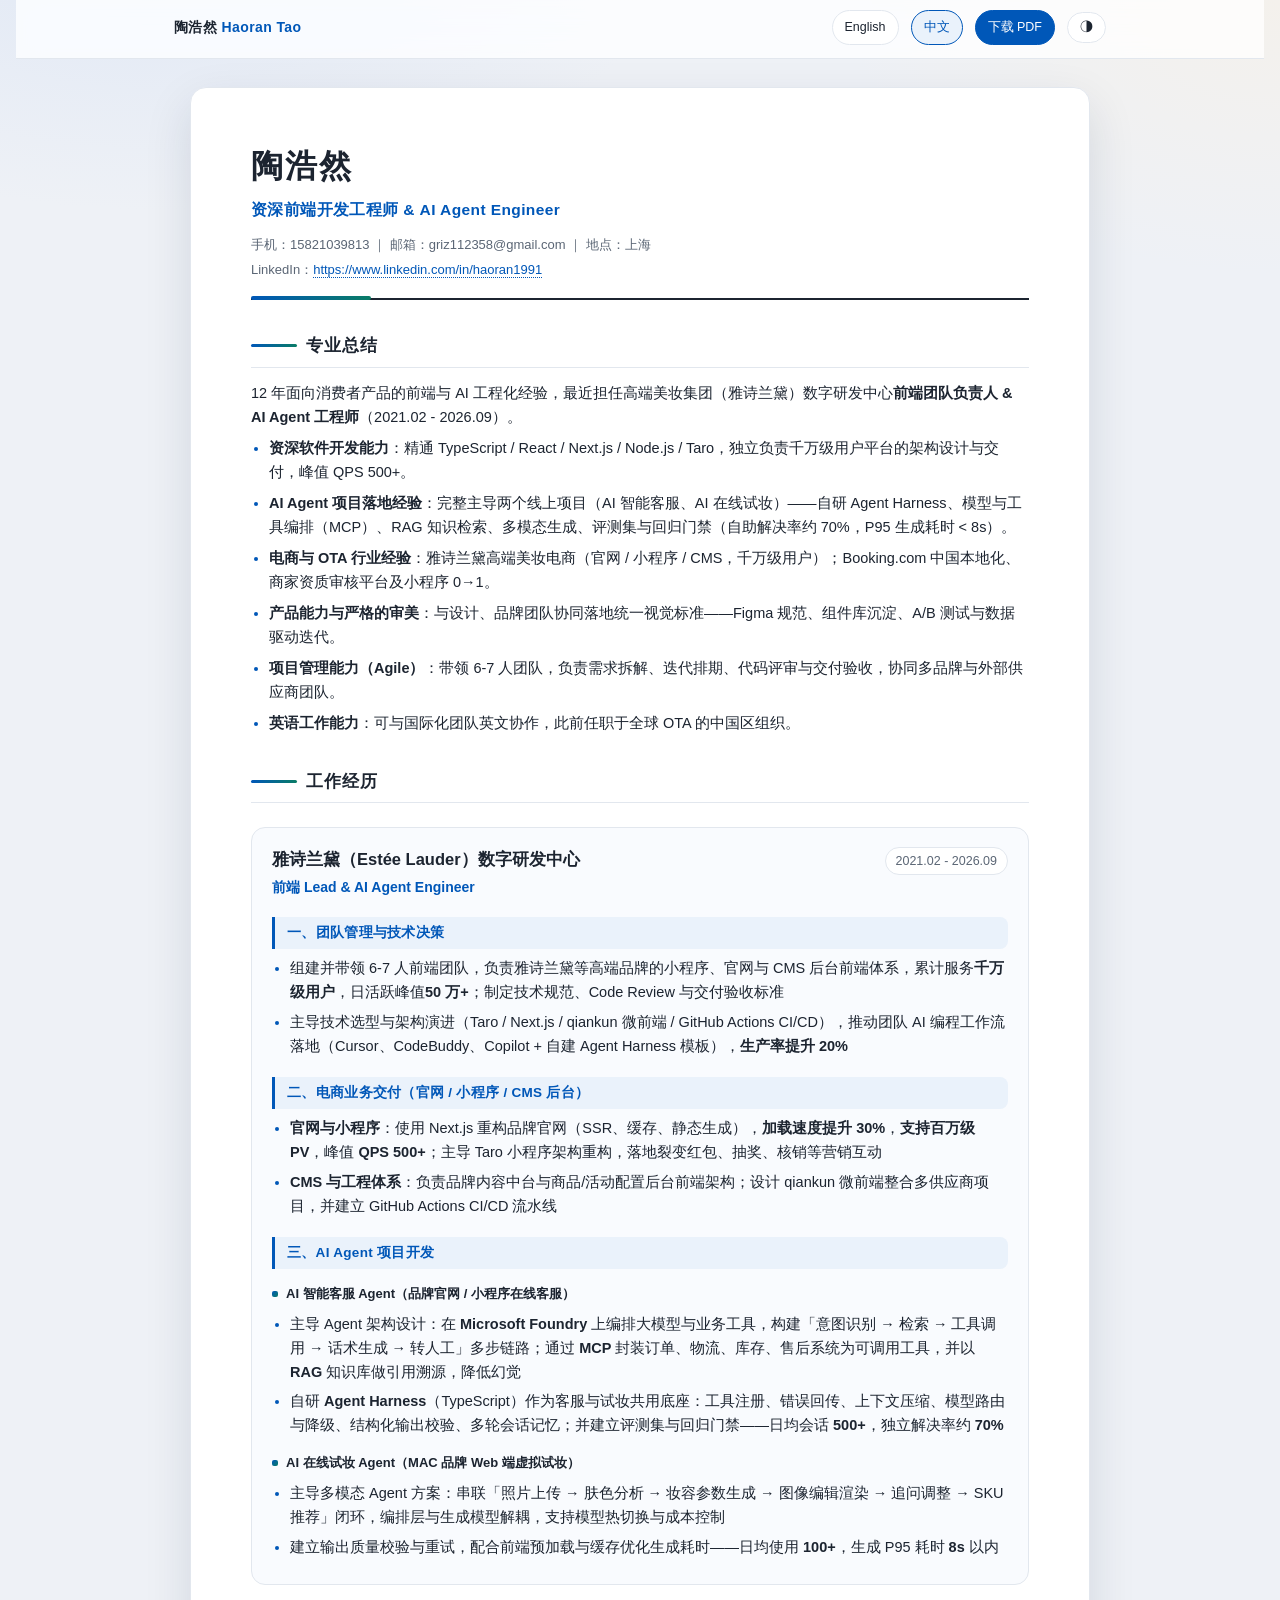
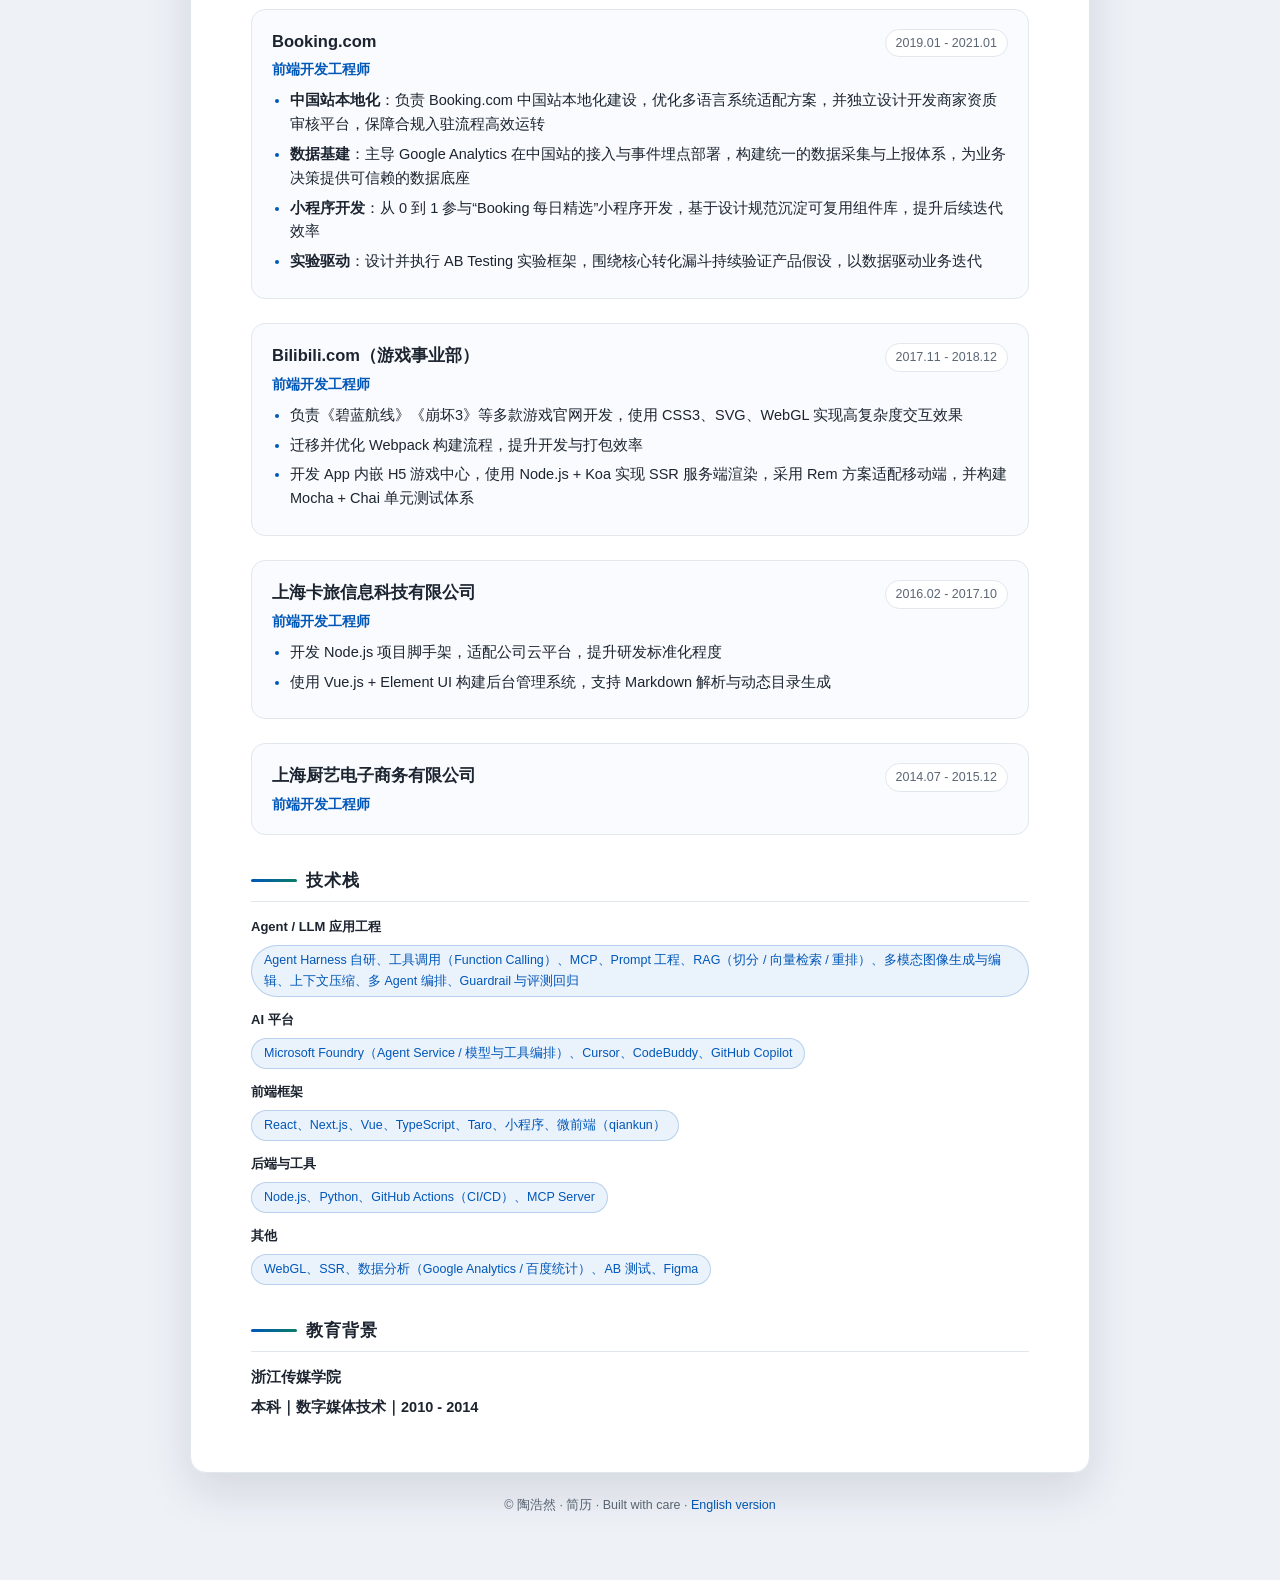
==== index.html @ 830e7e39 "Publish resume site (zh + en)" ====
<!DOCTYPE html>
<html lang="zh-CN" data-theme="light">
<head>
<meta charset="UTF-8">
<meta name="viewport" content="width=device-width, initial-scale=1.0">
<title>陶浩然 · 简历</title>
<meta name="description" content="资深前端开发工程师 & AI Agent Engineer，12 年经验，上海。">
<meta property="og:title" content="陶浩然 · 简历">
<meta property="og:description" content="资深前端开发工程师 & AI Agent Engineer，12 年经验，上海。">
<link rel="stylesheet" href="style.css">
</head>
<body>

<div class="topbar noprint">
  <div class="topbar-inner">
    <div class="brand">陶浩然 <span>Haoran Tao</span></div>
    <div class="spacer"></div>
    <a class="btn " href="/en/">English</a>
    <a class="btn active" href="/">中文</a>
    <a class="btn primary" href="/resume-cn.pdf" download>下载 PDF</a>
    <button class="btn" id="themeBtn" type="button" title="Toggle theme">&#9681;</button>
  </div>
  <div class="scrollbar"><i id="bar"></i></div>
</div>


<div class="page">
  <header>
    <h1>陶浩然</h1>
    <div class="title">资深前端开发工程师 &amp; AI Agent Engineer</div>
    <div class="contact">
      手机：15821039813 ｜ 邮箱：griz112358@gmail.com ｜ 地点：上海<br>
      LinkedIn：<a href="https://www.linkedin.com/in/haoran1991">https://www.linkedin.com/in/haoran1991</a>
    </div>
  </header>

  <h2>专业总结</h2>
  <p>12 年面向消费者产品的前端与 AI 工程化经验，最近担任高端美妆集团（雅诗兰黛）数字研发中心<strong>前端团队负责人 &amp; AI Agent 工程师</strong>（2021.02 - 2026.09）。</p>
  <ul class="summary">
    <li><strong>资深软件开发能力</strong>：精通 TypeScript / React / Next.js / Node.js / Taro，独立负责千万级用户平台的架构设计与交付，峰值 QPS 500+。</li>
    <li><strong>AI Agent 项目落地经验</strong>：完整主导两个线上项目（AI 智能客服、AI 在线试妆）——自研 Agent Harness、模型与工具编排（MCP）、RAG 知识检索、多模态生成、评测集与回归门禁（自助解决率约 70%，P95 生成耗时 &lt; 8s）。</li>
    <li><strong>电商与 OTA 行业经验</strong>：雅诗兰黛高端美妆电商（官网 / 小程序 / CMS，千万级用户）；Booking.com 中国本地化、商家资质审核平台及小程序 0→1。</li>
    <li><strong>产品能力与严格的审美</strong>：与设计、品牌团队协同落地统一视觉标准——Figma 规范、组件库沉淀、A/B 测试与数据驱动迭代。</li>
    <li><strong>项目管理能力（Agile）</strong>：带领 6-7 人团队，负责需求拆解、迭代排期、代码评审与交付验收，协同多品牌与外部供应商团队。</li>
    <li><strong>英语工作能力</strong>：可与国际化团队英文协作，此前任职于全球 OTA 的中国区组织。</li>
  </ul>

  <h2>工作经历</h2>
  <div class="job">
    <div class="job-head">
      <div>
        <div class="company">雅诗兰黛（Estée Lauder）数字研发中心</div>
        <div class="role">前端 Lead &amp; AI Agent Engineer</div>
      </div>
      <div class="period">2021.02 - 2026.09</div>
    </div>
    <div class="block">
      <div class="sub">一、团队管理与技术决策</div>
      <ul>
        <li>组建并带领 6-7 人前端团队，负责雅诗兰黛等高端品牌的小程序、官网与 CMS 后台前端体系，累计服务<strong>千万级用户</strong>，日活跃峰值<strong>50 万+</strong>；制定技术规范、Code Review 与交付验收标准</li>
        <li>主导技术选型与架构演进（Taro / Next.js / qiankun 微前端 / GitHub Actions CI/CD），推动团队 AI 编程工作流落地（Cursor、CodeBuddy、Copilot + 自建 Agent Harness 模板），<strong>生产率提升 20%</strong></li>
        </ul>
      </div>
    <div class="block">
      <div class="sub">二、电商业务交付（官网 / 小程序 / CMS 后台）</div>
      <ul>
        <li><strong>官网与小程序</strong>：使用 Next.js 重构品牌官网（SSR、缓存、静态生成），<strong>加载速度提升 30%</strong>，<strong>支持百万级 PV</strong>，峰值 <strong>QPS 500+</strong>；主导 Taro 小程序架构重构，落地裂变红包、抽奖、核销等营销互动</li>
        <li><strong>CMS 与工程体系</strong>：负责品牌内容中台与商品/活动配置后台前端架构；设计 qiankun 微前端整合多供应商项目，并建立 GitHub Actions CI/CD 流水线</li>
        </ul>
      </div>
    <div class="block">
      <div class="sub">三、AI Agent 项目开发</div>
      <div class="sub-sub">AI 智能客服 Agent（品牌官网 / 小程序在线客服）</div>
      <ul>
        <li>主导 Agent 架构设计：在 <strong>Microsoft Foundry</strong> 上编排大模型与业务工具，构建「意图识别 → 检索 → 工具调用 → 话术生成 → 转人工」多步链路；通过 <strong>MCP</strong> 封装订单、物流、库存、售后系统为可调用工具，并以 <strong>RAG</strong> 知识库做引用溯源，降低幻觉</li>
        <li>自研 <strong>Agent Harness</strong>（TypeScript）作为客服与试妆共用底座：工具注册、错误回传、上下文压缩、模型路由与降级、结构化输出校验、多轮会话记忆；并建立评测集与回归门禁——日均会话 <strong>500+</strong>，独立解决率约 <strong>70%</strong></li>
        </ul>
      <div class="sub-sub">AI 在线试妆 Agent（MAC 品牌 Web 端虚拟试妆）</div>
      <ul>
        <li>主导多模态 Agent 方案：串联「照片上传 → 肤色分析 → 妆容参数生成 → 图像编辑渲染 → 追问调整 → SKU 推荐」闭环，编排层与生成模型解耦，支持模型热切换与成本控制</li>
        <li>建立输出质量校验与重试，配合前端预加载与缓存优化生成耗时——日均使用 <strong>100+</strong>，生成 P95 耗时 <strong>8s</strong> 以内</li>
        </ul>
      </div>
  </div>

  <div class="job">
    <div class="job-head">
      <div>
        <div class="company">Booking.com</div>
        <div class="role">前端开发工程师</div>
      </div>
      <div class="period">2019.01 - 2021.01</div>
    </div>
    <ul>
      <li><strong>中国站本地化</strong>：负责 Booking.com 中国站本地化建设，优化多语言系统适配方案，并独立设计开发商家资质审核平台，保障合规入驻流程高效运转</li>
      <li><strong>数据基建</strong>：主导 Google Analytics 在中国站的接入与事件埋点部署，构建统一的数据采集与上报体系，为业务决策提供可信赖的数据底座</li>
      <li><strong>小程序开发</strong>：从 0 到 1 参与“Booking 每日精选”小程序开发，基于设计规范沉淀可复用组件库，提升后续迭代效率</li>
      <li><strong>实验驱动</strong>：设计并执行 AB Testing 实验框架，围绕核心转化漏斗持续验证产品假设，以数据驱动业务迭代</li>
        </ul>
  </div>

  <div class="job">
    <div class="job-head">
      <div>
        <div class="company">Bilibili.com（游戏事业部）</div>
        <div class="role">前端开发工程师</div>
      </div>
      <div class="period">2017.11 - 2018.12</div>
    </div>
    <ul>
      <li>负责《碧蓝航线》《崩坏3》等多款游戏官网开发，使用 CSS3、SVG、WebGL 实现高复杂度交互效果</li>
      <li>迁移并优化 Webpack 构建流程，提升开发与打包效率</li>
      <li>开发 App 内嵌 H5 游戏中心，使用 Node.js + Koa 实现 SSR 服务端渲染，采用 Rem 方案适配移动端，并构建 Mocha + Chai 单元测试体系</li>
        </ul>
  </div>

  <div class="job">
    <div class="job-head">
      <div>
        <div class="company">上海卡旅信息科技有限公司</div>
        <div class="role">前端开发工程师</div>
      </div>
      <div class="period">2016.02 - 2017.10</div>
    </div>
    <ul>
      <li>开发 Node.js 项目脚手架，适配公司云平台，提升研发标准化程度</li>
      <li>使用 Vue.js + Element UI 构建后台管理系统，支持 Markdown 解析与动态目录生成</li>
        </ul>
  </div>

  <div class="job">
    <div class="job-head">
      <div>
        <div class="company">上海厨艺电子商务有限公司</div>
        <div class="role">前端开发工程师</div>
      </div>
      <div class="period">2014.07 - 2015.12</div>
    </div>
  </div>


  <h2>技术栈</h2>
  <p class="skill-label"><strong>Agent / LLM 应用工程</strong></p>
  <div class="tags">
    <span class="tag">Agent Harness 自研、工具调用（Function Calling）、MCP、Prompt 工程、RAG（切分 / 向量检索 / 重排）、多模态图像生成与编辑、上下文压缩、多 Agent 编排、Guardrail 与评测回归</span>
  </div>
  <p class="skill-label"><strong>AI 平台</strong></p>
  <div class="tags">
    <span class="tag">Microsoft Foundry（Agent Service / 模型与工具编排）、Cursor、CodeBuddy、GitHub Copilot</span>
  </div>
  <p class="skill-label"><strong>前端框架</strong></p>
  <div class="tags">
    <span class="tag">React、Next.js、Vue、TypeScript、Taro、小程序、微前端（qiankun）</span>
  </div>
  <p class="skill-label"><strong>后端与工具</strong></p>
  <div class="tags">
    <span class="tag">Node.js、Python、GitHub Actions（CI/CD）、MCP Server</span>
  </div>
  <p class="skill-label"><strong>其他</strong></p>
  <div class="tags">
    <span class="tag">WebGL、SSR、数据分析（Google Analytics / 百度统计）、AB 测试、Figma</span>
  </div>

  <h2>教育背景</h2>
  <div class="edu"><strong>浙江传媒学院</strong></div>
  <div class="edu"><strong>本科｜数字媒体技术｜2010 - 2014</strong></div>
</div>

<footer class="noprint">
  <p>© 陶浩然 · 简历 · Built with care · <a href="/en/">English version</a></p>
</footer>

<script>
(function(){
  var root=document.documentElement, btn=document.getElementById('themeBtn');
  var saved=null;
  try{saved=localStorage.getItem('resume-theme');}catch(e){}
  if(!saved){ saved = window.matchMedia('(prefers-color-scheme: dark)').matches ? 'dark':'light'; }
  root.setAttribute('data-theme',saved);
  btn.addEventListener('click',function(){
    var next = root.getAttribute('data-theme')==='dark'?'light':'dark';
    root.setAttribute('data-theme',next);
    try{localStorage.setItem('resume-theme',next);}catch(e){}
  });

  // reveal on scroll
  var targets=document.querySelectorAll('h2, .job, .tags');
  targets.forEach(function(el){el.classList.add('reveal');});
  if('IntersectionObserver' in window){
    var io=new IntersectionObserver(function(entries){
      entries.forEach(function(en){
        if(en.isIntersecting){ en.target.classList.add('in'); io.unobserve(en.target); }
      });
    },{rootMargin:'0px 0px -8% 0px',threshold:.05});
    targets.forEach(function(el){io.observe(el);});
  }else{
    targets.forEach(function(el){el.classList.add('in');});
  }

  // scroll progress
  var bar=document.getElementById('bar');
  function onScroll(){
    var h=document.documentElement;
    var max=h.scrollHeight-h.clientHeight;
    var p=max>0?(h.scrollTop/max)*100:0;
    bar.style.width=p+'%';
  }
  document.addEventListener('scroll',onScroll,{passive:true});
  onScroll();
})();
</script>

</body>
</html>
---- style.css ----
:root{
  --bg:#eef1f6;
  --bg-grad-1:#dfe7f5;
  --bg-grad-2:#f4f1ec;
  --card:#ffffff;
  --text:#1c2430;
  --muted:#5b6675;
  --line:#e2e7ee;
  --accent:#0057b8;
  --accent-2:#0a7c66;
  --accent-soft:#eaf2fb;
  --shadow:0 18px 48px rgba(20,32,58,.12);
  --radius:16px;
}
html[data-theme="dark"]{
  --bg:#0e1420;
  --bg-grad-1:#131c2c;
  --bg-grad-2:#1a1512;
  --card:#151c29;
  --text:#e7ecf4;
  --muted:#9aa6b8;
  --line:#263044;
  --accent:#5aa9ff;
  --accent-2:#3fd0ae;
  --accent-soft:#16273d;
  --shadow:0 18px 48px rgba(0,0,0,.5);
}
*{margin:0;padding:0;box-sizing:border-box}
html{scroll-behavior:smooth}
body{
  font-family:-apple-system,BlinkMacSystemFont,"PingFang SC","Hiragino Sans GB","Microsoft YaHei","Segoe UI",Roboto,sans-serif;
  line-height:1.65;color:var(--text);font-size:14.5px;
  background:var(--bg);
  background-image:
    radial-gradient(900px 500px at 12% -10%, var(--bg-grad-1), transparent 60%),
    radial-gradient(800px 500px at 100% 0%, var(--bg-grad-2), transparent 55%);
  background-attachment:fixed;
  padding:0 16px 64px;
  transition:background-color .3s ease,color .3s ease;
}
/* top bar */
.topbar{
  position:sticky;top:0;z-index:50;
  backdrop-filter:saturate(180%) blur(12px);
  -webkit-backdrop-filter:saturate(180%) blur(12px);
  background:color-mix(in srgb, var(--card) 78%, transparent);
  border-bottom:1px solid var(--line);
}
.topbar-inner{
  max-width:940px;margin:0 auto;padding:10px 4px;
  display:flex;align-items:center;gap:12px;
}
.brand{font-weight:800;letter-spacing:.4px;font-size:14px;color:var(--text)}
.brand span{color:var(--accent)}
.topbar .spacer{flex:1}
.btn{
  border:1px solid var(--line);background:var(--card);color:var(--text);
  padding:6px 12px;border-radius:999px;font-size:12.5px;cursor:pointer;
  text-decoration:none;display:inline-flex;align-items:center;gap:6px;
  transition:transform .18s ease,box-shadow .18s ease,border-color .18s ease,color .18s;
}
.btn:hover{transform:translateY(-1px);box-shadow:0 6px 16px rgba(20,32,58,.12);border-color:var(--accent);color:var(--accent)}
.btn.primary{background:var(--accent);border-color:var(--accent);color:#fff}
.btn.primary:hover{color:#fff;filter:brightness(1.08)}
.btn.active{border-color:var(--accent);color:var(--accent);background:var(--accent-soft)}
.scrollbar{height:3px;background:transparent}
.scrollbar i{display:block;height:100%;width:0;background:linear-gradient(90deg,var(--accent),var(--accent-2));transition:width .1s linear}

.page{
  max-width:900px;margin:28px auto 0;background:var(--card);padding:52px 60px;
  box-shadow:var(--shadow);border-radius:var(--radius);
  border:1px solid var(--line);
  animation:rise .6s cubic-bezier(.2,.7,.3,1) both;
}
@keyframes rise{from{opacity:0;transform:translateY(14px)}to{opacity:1;transform:none}}

/* header */
header{border-bottom:2px solid var(--text);padding-bottom:16px;margin-bottom:26px;position:relative}
header::after{content:'';position:absolute;left:0;bottom:-2px;width:120px;height:4px;border-radius:2px;
  background:linear-gradient(90deg,var(--accent),var(--accent-2))}
h1{font-size:32px;letter-spacing:2px;color:var(--text)}
.title{font-size:15.5px;color:var(--accent);font-weight:600;margin-top:5px;letter-spacing:.4px}
.contact{font-size:13px;color:var(--muted);margin-top:10px;line-height:1.9}
.contact a{color:var(--accent);text-decoration:none;border-bottom:1px dotted var(--accent)}
.contact a:hover{border-bottom-style:solid}
.hi{color:var(--accent);font-weight:600}

/* section */
h2{
  font-size:16.5px;color:var(--text);margin:32px 0 14px;padding-bottom:7px;
  border-bottom:1.5px solid var(--line);letter-spacing:1px;position:relative;
  display:flex;align-items:center;gap:9px;
}
h2::before{
  content:'';width:46px;height:3px;border-radius:2px;
  background:linear-gradient(90deg,var(--accent),var(--accent-2));
}
h2 .ic{font-size:15px}
h3{font-size:15px;color:var(--text);margin:18px 0 6px}
h4{font-size:13.5px;color:var(--accent);margin:12px 0 4px}
.sub{
  font-size:13.5px;font-weight:700;color:var(--accent);
  background:var(--accent-soft);border-left:3px solid var(--accent);
  padding:5px 12px;margin:18px 0 8px;border-radius:0 8px 8px 0;letter-spacing:.3px;
}
.sub-sub{font-size:13px;font-weight:700;color:var(--text);margin:14px 0 4px;display:flex;align-items:center;gap:8px}
.sub-sub::before{
  content:'';flex:none;width:6px;height:6px;border-radius:2px;
  background:linear-gradient(135deg,var(--accent),var(--accent-2));
}
.job{
  margin-top:24px;padding:18px 20px;border:1px solid var(--line);border-radius:14px;
  background:color-mix(in srgb, var(--card) 70%, var(--accent-soft) 30%);
  transition:transform .2s ease,box-shadow .2s ease,border-color .2s ease;
}
.job:hover{transform:translateY(-2px);box-shadow:0 12px 30px rgba(20,32,58,.10);border-color:var(--accent)}
.job-head{display:flex;flex-wrap:wrap;align-items:baseline;justify-content:space-between;gap:6px}
.company{font-size:16.5px;font-weight:700;color:var(--text)}
.role{font-size:14px;font-weight:600;color:var(--accent);margin-top:3px}
.period{
  font-size:12.5px;color:var(--muted);font-variant-numeric:tabular-nums;
  background:var(--card);border:1px solid var(--line);padding:3px 10px;border-radius:999px;
}
.block{margin-top:14px}
ul{margin:8px 0 4px 18px}
ul.summary li{margin:7px 0}
li{margin:6px 0}
li::marker{color:var(--accent)}
strong{color:var(--text)}
.kw{color:var(--accent);font-weight:600}
.todo{color:#b54708;background:#fff7ed;padding:0 4px;border-radius:3px;font-weight:600}
.skill-label{margin:12px 0 2px;font-size:13px}
.tags{display:flex;flex-wrap:wrap;gap:8px;margin:8px 0 4px}
.tag{
  background:var(--accent-soft);color:var(--accent);border:1px solid color-mix(in srgb,var(--accent) 22%, transparent);
  padding:4px 12px;border-radius:999px;font-size:12.5px;
  transition:transform .16s ease,box-shadow .16s ease;
}
.tag:hover{transform:translateY(-2px);box-shadow:0 6px 14px rgba(20,32,58,.10)}
.tag.dark{background:var(--text);color:var(--card);border-color:var(--text)}
.edu{margin-top:6px}

/* reveal */
.reveal{opacity:0;transform:translateY(16px);transition:opacity .55s ease,transform .55s cubic-bezier(.2,.7,.3,1)}
.reveal.in{opacity:1;transform:none}

footer{max-width:900px;margin:22px auto 0;text-align:center;color:var(--muted);font-size:12.5px}
footer a{color:var(--accent);text-decoration:none}

@media (max-width:640px){
  .page{padding:30px 22px;border-radius:12px}
  h1{font-size:26px}
  .topbar-inner{flex-wrap:wrap;gap:8px}
  .period{margin-top:4px}
}
@media print{
  @page{margin:10mm 11mm}
  html,body{-webkit-print-color-adjust:exact;print-color-adjust:exact}
  body{background:#fff;padding:0;font-size:9pt;line-height:1.42;text-rendering:optimizeLegibility;-webkit-font-smoothing:antialiased}
  .topbar,.scrollbar,footer .noprint{display:none!important}
  .page{box-shadow:none;padding:0;max-width:none;border:0;border-radius:0;animation:none;background:#fff}
  .job{background:#fff;border:0;padding:0;margin-top:9px;break-inside:avoid}
  .job:hover{transform:none;box-shadow:none}
  .reveal{opacity:1!important;transform:none!important}
  header{padding-bottom:9px;margin-bottom:12px}
  h1{font-size:17.5pt;letter-spacing:2.5px}
  .title{font-size:10.2pt;margin-top:4px}
  .contact{font-size:8.4pt;margin-top:7px;line-height:1.5}
  h2{font-size:9.8pt;margin:9px 0 9px;padding-bottom:3px}
  h2::before{width:36px;height:2.4px}
  h4{font-size:9.6pt;margin:9px 0 3px}
  .sub{font-size:9.3pt;margin:8px 0 4px;padding:2px 8px}
  .sub-sub{font-size:9.1pt;margin:6px 0 2px}
  .sub-sub::before{width:4.5px;height:4.5px}
  .company{font-size:10.8pt}
  .role{font-size:9.4pt}
  .period{font-size:8.8pt;padding:1px 7px}
  .block{margin-top:5px}
  ul{margin:3px 0 2px 14px}
  li{margin:1.7px 0;line-height:1.42}
  .tags{gap:6px;margin:6px 0 2px}
  .tag{font-size:8.6pt;padding:2px 8px}
  .skill-label{font-size:9pt;margin:6px 0 1px}
}
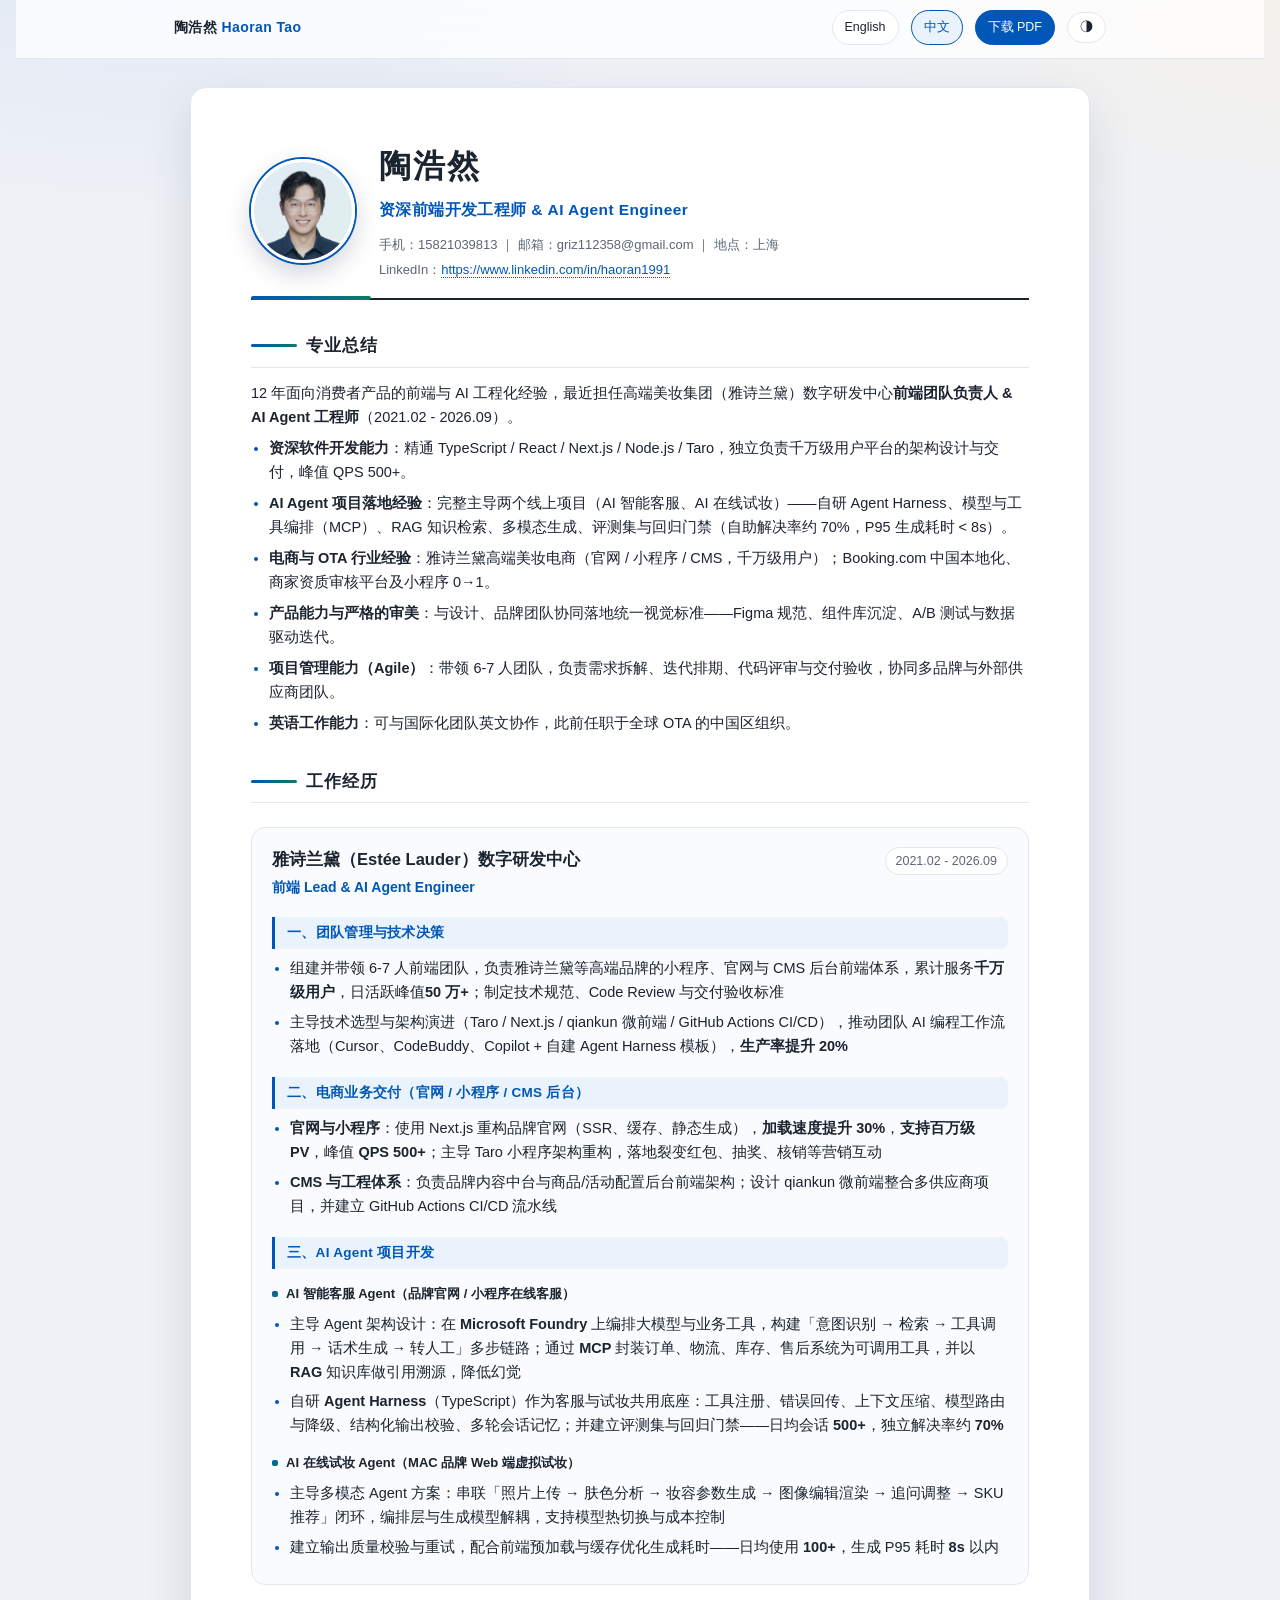
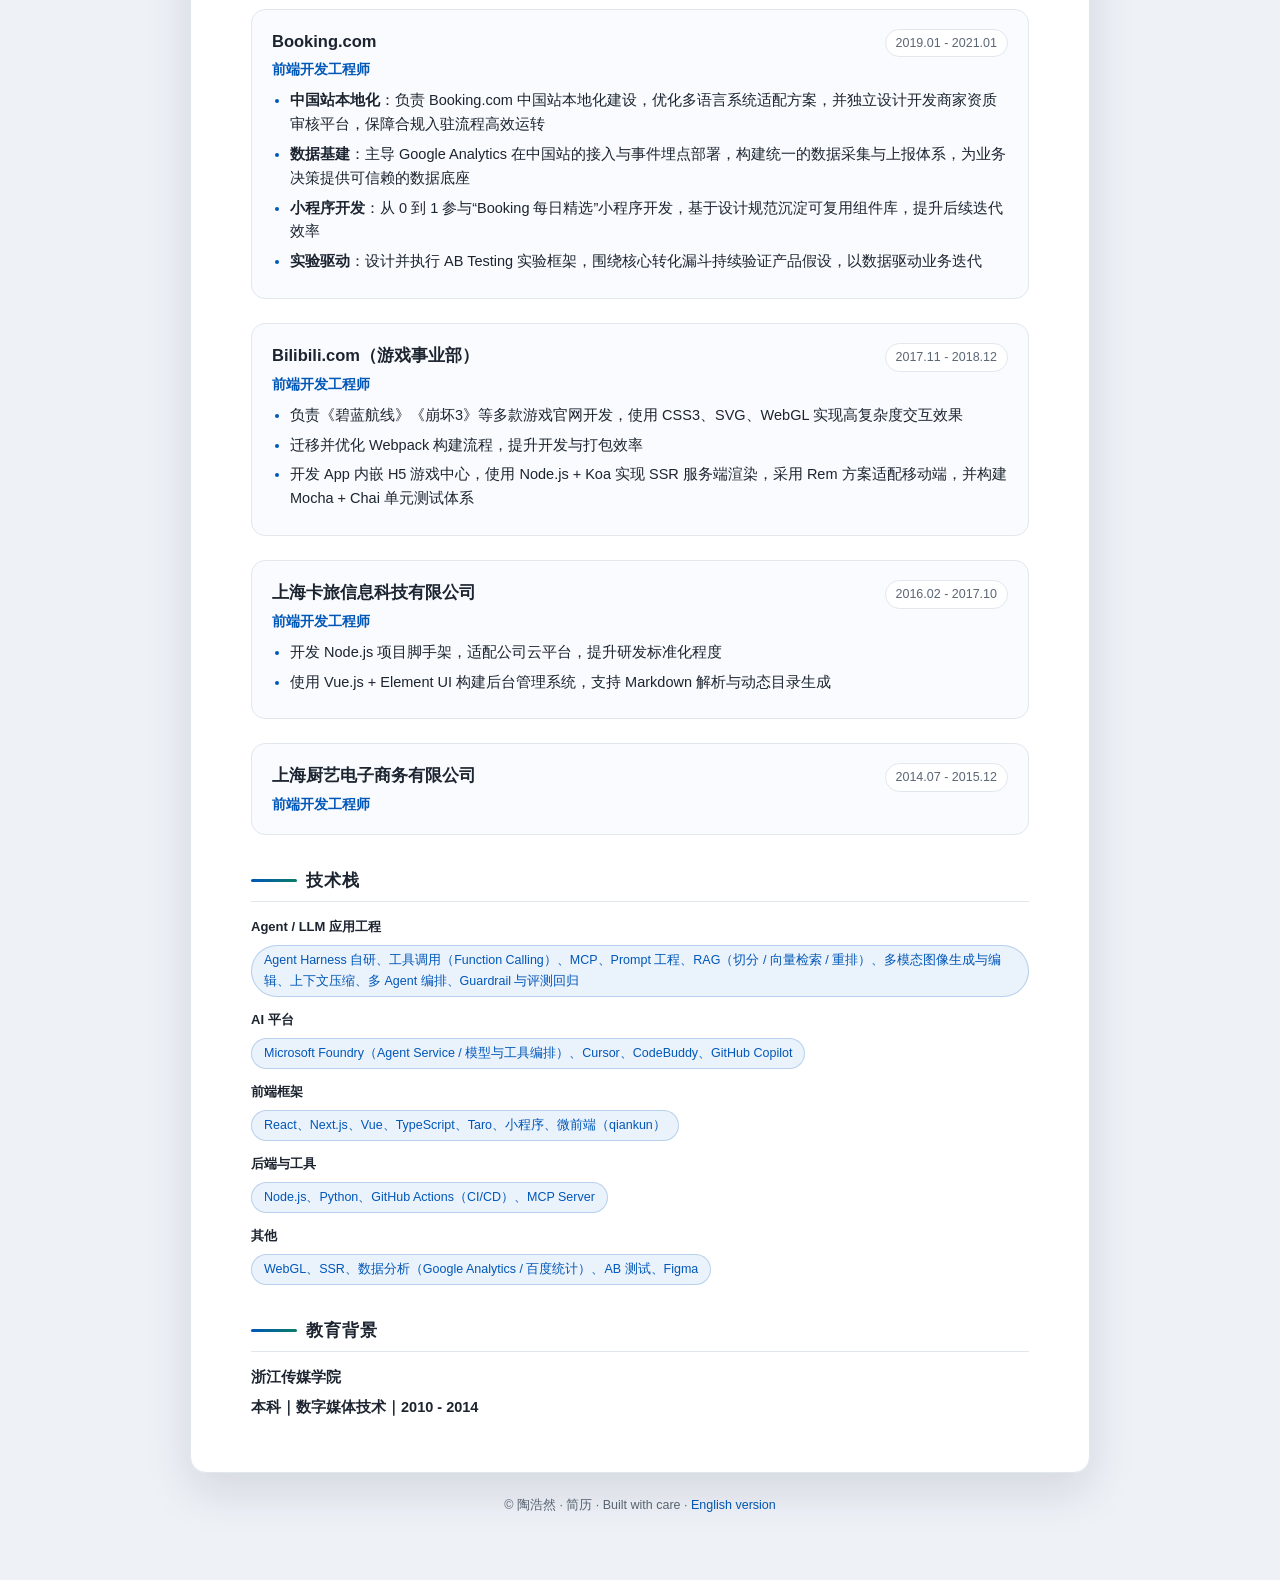
==== commit b2f9e4aa: "Add profile photo to web resume header" ====
--- a/index.html
+++ b/index.html
@@ -7,6 +7,7 @@
 <meta name="description" content="资深前端开发工程师 & AI Agent Engineer，12 年经验，上海。">
 <meta property="og:title" content="陶浩然 · 简历">
 <meta property="og:description" content="资深前端开发工程师 & AI Agent Engineer，12 年经验，上海。">
+<noscript><style>.reveal{opacity:1!important;transform:none!important}</style></noscript>
 <link rel="stylesheet" href="style.css">
 </head>
 <body>
@@ -26,12 +27,15 @@
 
 <div class="page">
   <header>
-    <h1>陶浩然</h1>
+<div class="avatar"><img src="avatar.jpg" alt="陶浩然" width="104" height="104"></div>
+  <div class="head-text">
+      <h1>陶浩然</h1>
     <div class="title">资深前端开发工程师 &amp; AI Agent Engineer</div>
     <div class="contact">
       手机：15821039813 ｜ 邮箱：griz112358@gmail.com ｜ 地点：上海<br>
       LinkedIn：<a href="https://www.linkedin.com/in/haoran1991">https://www.linkedin.com/in/haoran1991</a>
     </div>
+  </div>
   </header>
 
   <h2>专业总结</h2>
--- a/style.css
+++ b/style.css
@@ -84,6 +84,28 @@
 .contact a{color:var(--accent);text-decoration:none;border-bottom:1px dotted var(--accent)}
 .contact a:hover{border-bottom-style:solid}
 .hi{color:var(--accent);font-weight:600}
+
+
+/* avatar */
+header{display:flex;align-items:center;gap:24px}
+.head-text{flex:1;min-width:0}
+.avatar{
+  flex:none;width:104px;height:104px;border-radius:50%;overflow:hidden;
+  border:3px solid var(--card);
+  box-shadow:0 0 0 2px var(--accent), 0 10px 26px rgba(20,32,58,.20);
+  position:relative;transition:transform .3s cubic-bezier(.2,.7,.3,1), box-shadow .3s ease;
+}
+.avatar img{width:100%;height:100%;object-fit:cover;display:block}
+.avatar::after{
+  content:'';position:absolute;inset:0;border-radius:50%;
+  background:linear-gradient(140deg, rgba(0,87,184,.12), rgba(10,124,102,.12));
+}
+.avatar:hover{transform:scale(1.04) rotate(-2deg);box-shadow:0 0 0 3px var(--accent-2), 0 14px 32px rgba(20,32,58,.26)}
+@media (max-width:640px){
+  header{gap:16px}
+  .avatar{width:76px;height:76px}
+  h1{font-size:24px}
+}
 
 /* section */
 h2{
@@ -158,6 +180,8 @@
   html,body{-webkit-print-color-adjust:exact;print-color-adjust:exact}
   body{background:#fff;padding:0;font-size:9pt;line-height:1.42;text-rendering:optimizeLegibility;-webkit-font-smoothing:antialiased}
   .topbar,.scrollbar,footer .noprint{display:none!important}
+  .avatar{display:none!important}
+  header{display:block!important}
   .page{box-shadow:none;padding:0;max-width:none;border:0;border-radius:0;animation:none;background:#fff}
   .job{background:#fff;border:0;padding:0;margin-top:9px;break-inside:avoid}
   .job:hover{transform:none;box-shadow:none}
